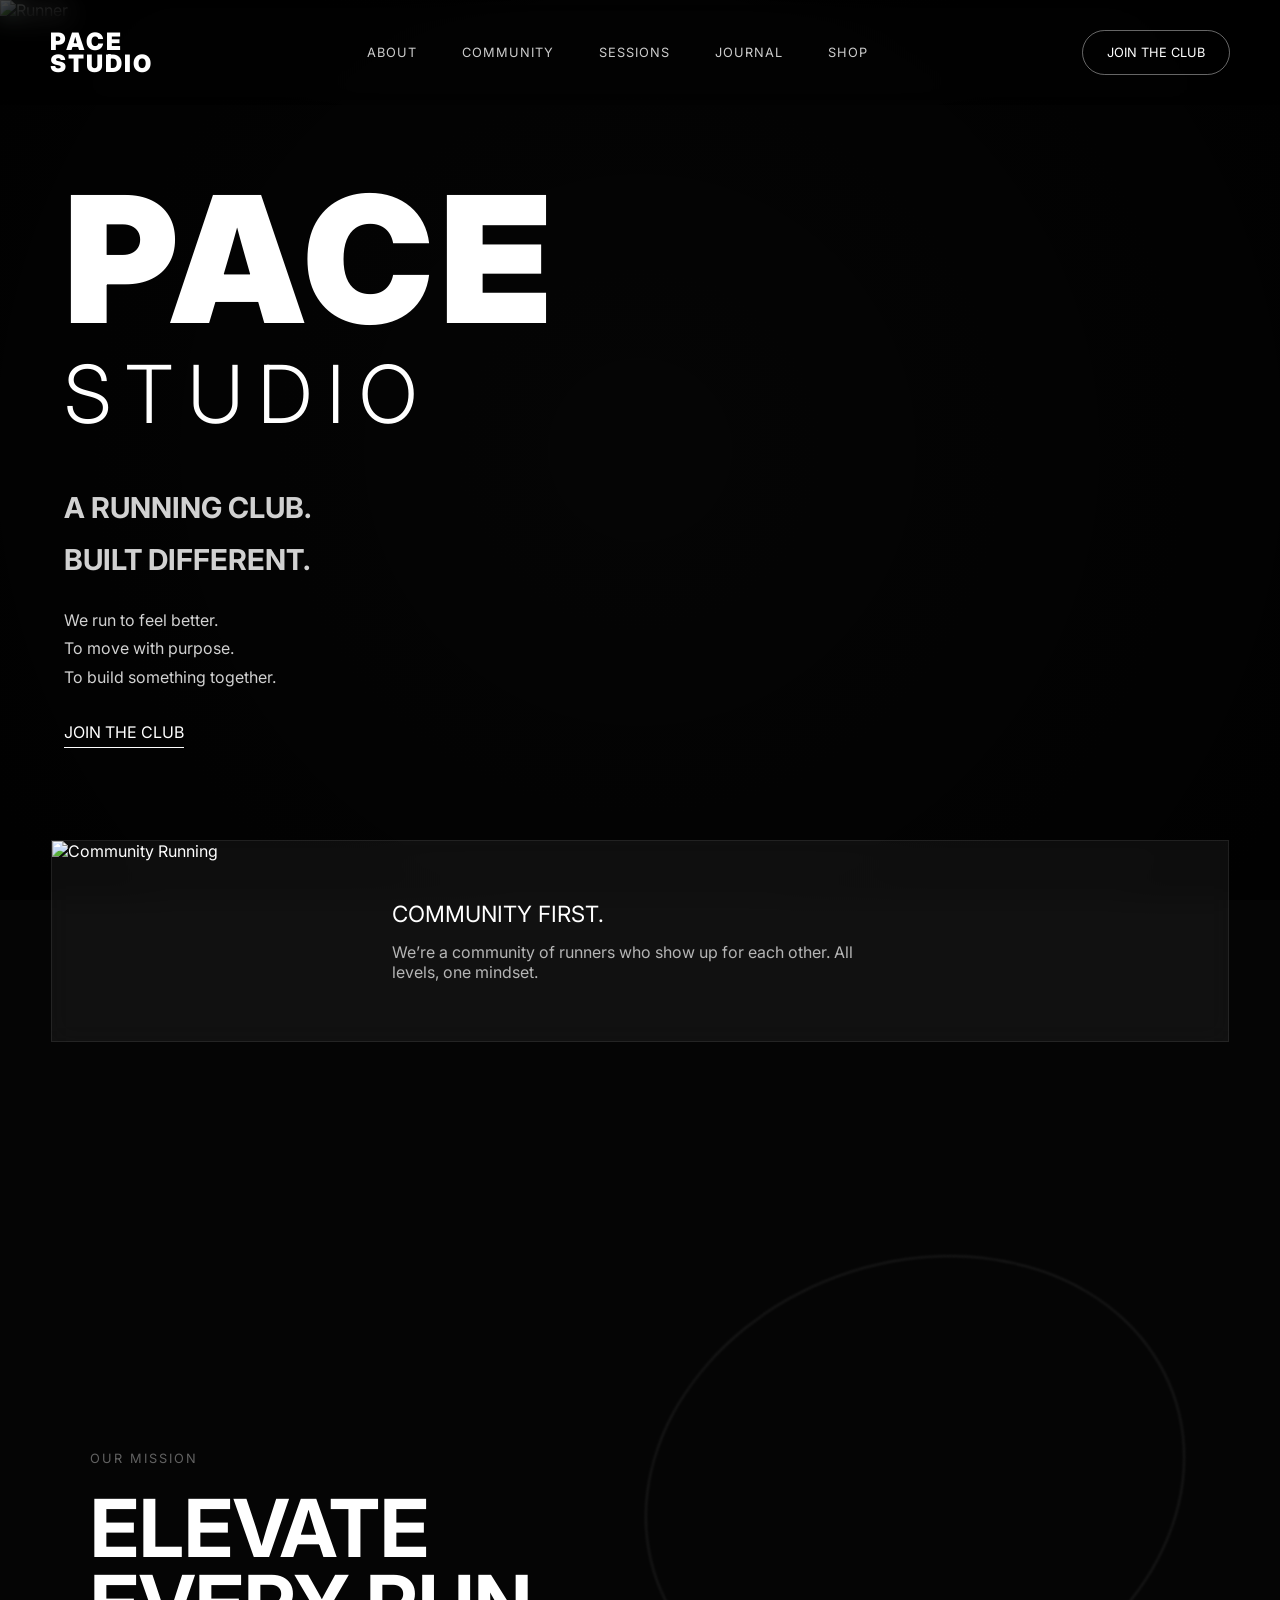
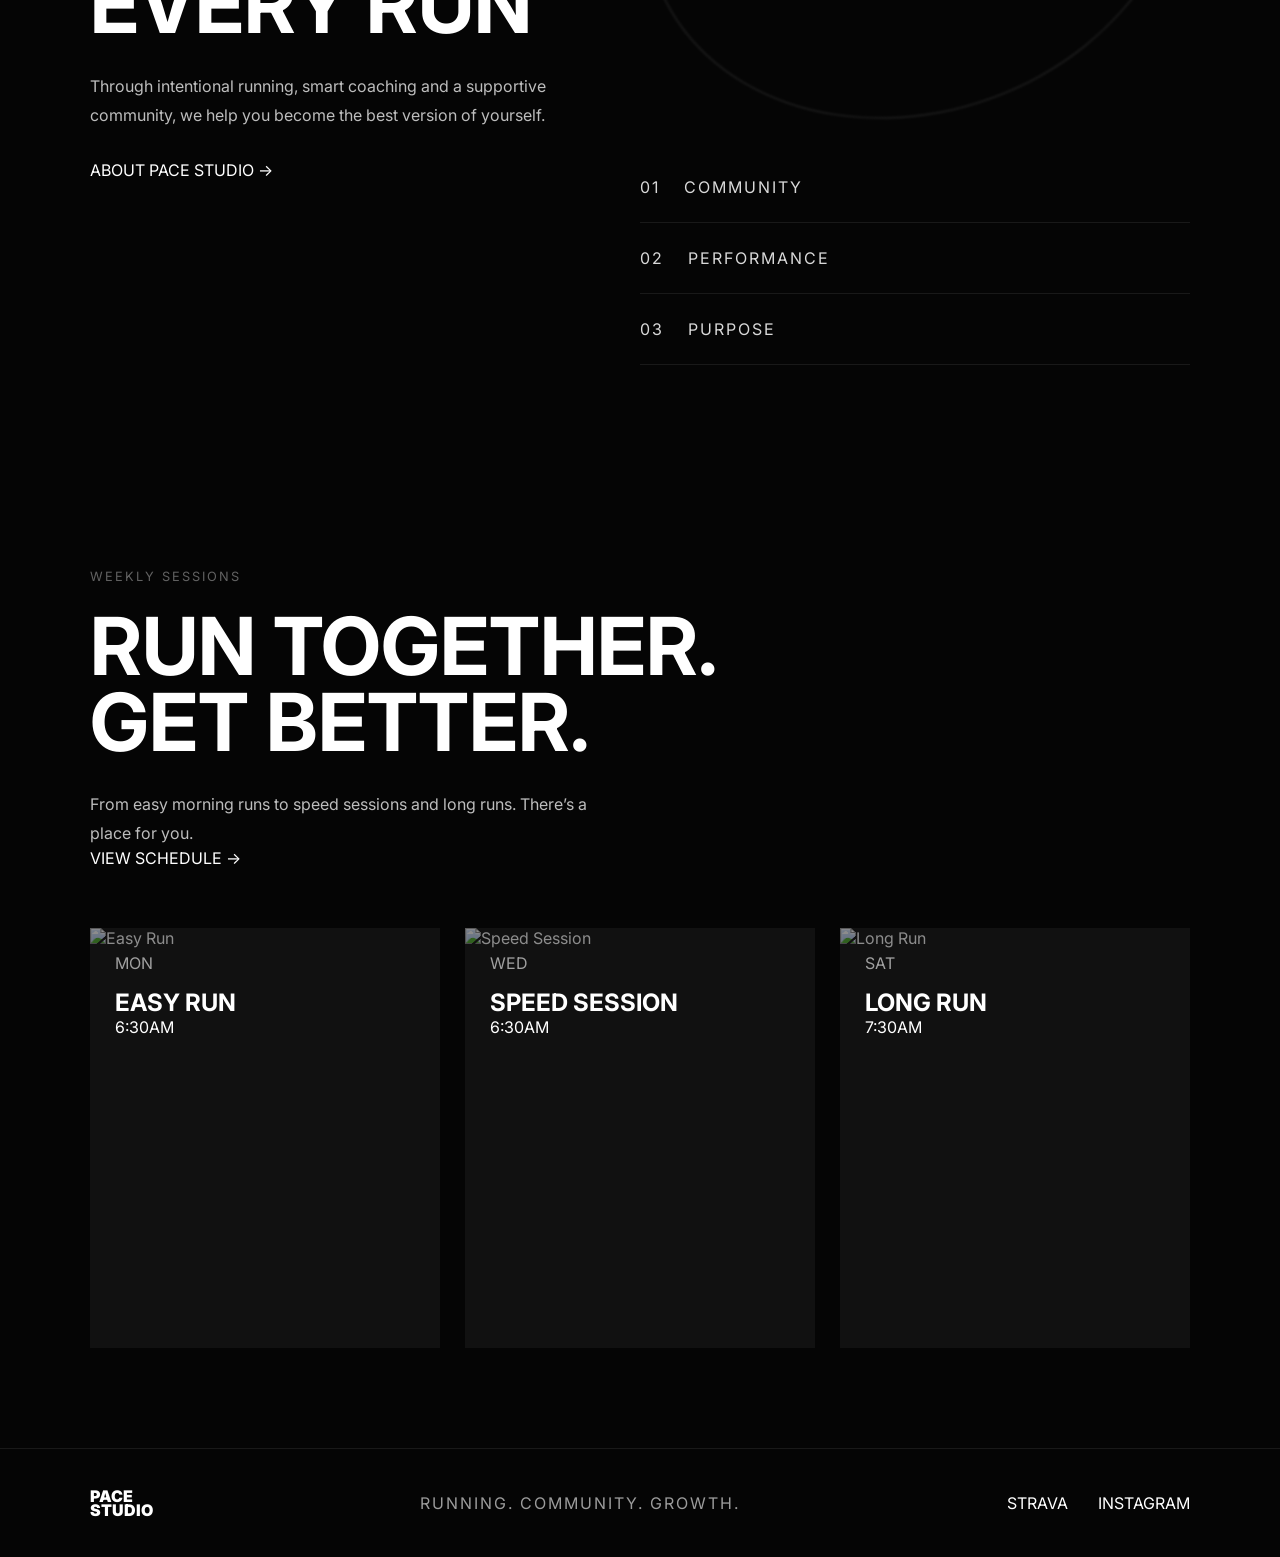
==== index.html @ ba30f8de "Add files via upload" ====
<!DOCTYPE html>
<html lang="en">
<head>
  <meta charset="UTF-8" />
  <meta name="viewport" content="width=device-width, initial-scale=1.0" />
  <title>PACE STUDIO</title>
  <link rel="stylesheet" href="style.css" />
  <script defer src="script.js"></script>
</head>
<body>
  <header class="navbar">
    <div class="logo">PACE<br>STUDIO</div>

    <nav>
      <a href="about.html">ABOUT</a>
      <a href="community.html">COMMUNITY</a>
      <a href="sessions.html">SESSIONS</a>
      <a href="journal.html">JOURNAL</a>
      <a href="shop.html">SHOP</a>
    </nav>

    <a class="join-btn" href="#">JOIN THE CLUB</a>
  </header>

  <section class="hero">
    <div class="overlay"></div>

    <!-- REPLACE THIS IMAGE -->
    <img src="images/hero-runner.jpg" alt="Runner" class="hero-image">

    <div class="hero-content">
      <h1>PACE</h1>
      <h2>STUDIO</h2>

      <div class="hero-text">
        <p class="tagline">A RUNNING CLUB.<br>BUILT DIFFERENT.</p>

        <p>
          We run to feel better.<br>
          To move with purpose.<br>
          To build something together.
        </p>

        <a href="#" class="primary-btn">JOIN THE CLUB</a>
      </div>
    </div>
  </section>

  <section class="feature-card">
    <!-- REPLACE THIS IMAGE -->
    <img src="images/community.jpg" alt="Community Running">

    <div class="feature-info">
      <span>COMMUNITY FIRST.</span>
      <p>
        We’re a community of runners who show up for each other.
        All levels, one mindset.
      </p>
    </div>
  </section>

  <section class="mission">
    <div class="mission-left">
      <p class="small-label">OUR MISSION</p>
      <h3>ELEVATE<br>EVERY RUN</h3>

      <p>
        Through intentional running, smart coaching and a supportive community,
        we help you become the best version of yourself.
      </p>

      <a href="about.html">ABOUT PACE STUDIO →</a>
    </div>

    <div class="mission-right">
      <div class="line-glow"></div>

      <ul>
        <li>01 &nbsp;&nbsp; COMMUNITY</li>
        <li>02 &nbsp;&nbsp; PERFORMANCE</li>
        <li>03 &nbsp;&nbsp; PURPOSE</li>
      </ul>
    </div>
  </section>

  <section class="sessions">
    <div class="sessions-text">
      <p class="small-label">WEEKLY SESSIONS</p>
      <h3>RUN TOGETHER.<br>GET BETTER.</h3>

      <p>
        From easy morning runs to speed sessions and long runs.
        There’s a place for you.
      </p>

      <a href="sessions.html">VIEW SCHEDULE →</a>
    </div>

    <div class="session-grid">
      <div class="session-card">
        <!-- REPLACE THIS IMAGE -->
        <img src="images/easy-run.jpg" alt="Easy Run">
        <div class="session-overlay">
          <span>MON</span>
          <h4>EASY RUN</h4>
          <p>6:30AM</p>
        </div>
      </div>

      <div class="session-card">
        <!-- REPLACE THIS IMAGE -->
        <img src="images/speed-session.jpg" alt="Speed Session">
        <div class="session-overlay">
          <span>WED</span>
          <h4>SPEED SESSION</h4>
          <p>6:30AM</p>
        </div>
      </div>

      <div class="session-card">
        <!-- REPLACE THIS IMAGE -->
        <img src="images/long-run.jpg" alt="Long Run">
        <div class="session-overlay">
          <span>SAT</span>
          <h4>LONG RUN</h4>
          <p>7:30AM</p>
        </div>
      </div>
    </div>
  </section>

  <footer>
    <div class="footer-logo">PACE<br>STUDIO</div>

    <div class="footer-center">
      RUNNING. COMMUNITY. GROWTH.
    </div>

    <div class="footer-links">
      <a href="#">STRAVA</a>
      <a href="#">INSTAGRAM</a>
    </div>
  </footer>
</body>
</html>
---- style.css ----
@import url('https://fonts.googleapis.com/css2?family=Inter:wght@300;400;500;700;900&display=swap');

*{
  margin:0;
  padding:0;
  box-sizing:border-box;
}

body{
  background:#050505;
  color:white;
  font-family:'Inter',sans-serif;
  overflow-x:hidden;
}

a{
  text-decoration:none;
  color:white;
}

.navbar{
  position:fixed;
  width:100%;
  top:0;
  left:0;
  z-index:100;
  display:flex;
  justify-content:space-between;
  align-items:center;
  padding:30px 50px;
  backdrop-filter:blur(12px);
  background:rgba(0,0,0,0.25);
}

.logo{
  font-weight:900;
  line-height:0.9;
  font-size:1.5rem;
  letter-spacing:2px;
}

nav{
  display:flex;
  gap:45px;
}

nav a{
  font-size:0.8rem;
  letter-spacing:1px;
  opacity:0.8;
  transition:0.3s;
}

nav a:hover{
  opacity:1;
}

.join-btn{
  border:1px solid rgba(255,255,255,0.4);
  padding:14px 24px;
  border-radius:999px;
  font-size:0.8rem;
  transition:0.3s;
}

.join-btn:hover{
  background:white;
  color:black;
}

.hero{
  height:100vh;
  position:relative;
  display:flex;
  align-items:center;
  justify-content:center;
}

.hero-image{
  position:absolute;
  width:100%;
  height:100%;
  object-fit:cover;
  filter:brightness(45%);
}

.overlay{
  position:absolute;
  inset:0;
  background:radial-gradient(circle at center, transparent 0%, rgba(0,0,0,0.85) 100%);
}

.hero-content{
  position:relative;
  z-index:2;
  width:90%;
}

.hero h1{
  font-size:11rem;
  font-weight:900;
  letter-spacing:8px;
}

.hero h2{
  font-size:5rem;
  letter-spacing:15px;
  font-weight:300;
  margin-top:-20px;
}

.hero-text{
  margin-top:40px;
  max-width:420px;
}

.tagline{
  font-size:1.8rem;
  margin-bottom:20px;
  font-weight:700;
}

.hero-text p{
  color:#d1d1d1;
  line-height:1.8;
}

.primary-btn{
  display:inline-block;
  margin-top:30px;
  border-bottom:1px solid white;
  padding-bottom:5px;
}

.feature-card{
  width:92%;
  margin:-60px auto 120px;
  background:rgba(255,255,255,0.05);
  backdrop-filter:blur(12px);
  border:1px solid rgba(255,255,255,0.08);
  display:flex;
  overflow:hidden;
}

.feature-card img{
  width:300px;
  height:200px;
  object-fit:cover;
}

.feature-info{
  padding:40px;
  display:flex;
  flex-direction:column;
  justify-content:center;
}

.feature-info span{
  font-size:1.4rem;
  margin-bottom:15px;
}

.feature-info p{
  color:#b5b5b5;
  max-width:500px;
}

.mission{
  min-height:100vh;
  display:grid;
  grid-template-columns:1fr 1fr;
  padding:100px 7%;
  align-items:center;
}

.small-label{
  opacity:0.5;
  letter-spacing:2px;
  font-size:0.8rem;
  margin-bottom:20px;
}

.mission h3,
.sessions h3{
  font-size:5rem;
  line-height:0.95;
  margin-bottom:30px;
}

.mission-left p{
  color:#bdbdbd;
  line-height:1.8;
  max-width:500px;
}

.mission-left a{
  display:inline-block;
  margin-top:30px;
}

.line-glow{
  width:100%;
  height:450px;
  border-radius:50%;
  border:1px solid rgba(255,255,255,0.15);
  filter:blur(1px);
  transform:rotate(-20deg);
}

.mission-right ul{
  margin-top:40px;
  list-style:none;
}

.mission-right li{
  padding:25px 0;
  border-bottom:1px solid rgba(255,255,255,0.08);
  color:#d9d9d9;
  letter-spacing:2px;
}

.sessions{
  padding:100px 7%;
}

.sessions-text{
  margin-bottom:60px;
}

.sessions-text p{
  color:#bdbdbd;
  line-height:1.8;
  max-width:500px;
}

.session-grid{
  display:grid;
  grid-template-columns:repeat(3,1fr);
  gap:25px;
}

.session-card{
  position:relative;
  overflow:hidden;
  min-height:420px;
  background:#111;
}

.session-card img{
  width:100%;
  height:100%;
  object-fit:cover;
  filter:brightness(55%);
  transition:0.6s;
}

.session-card:hover img{
  transform:scale(1.06);
}

.session-overlay{
  position:absolute;
  inset:0;
  padding:25px;
  display:flex;
  flex-direction:column;
  justify-content:flex-start;
}

.session-overlay span{
  opacity:0.6;
}

.session-overlay h4{
  margin-top:15px;
  font-size:1.5rem;
}

footer{
  border-top:1px solid rgba(255,255,255,0.08);
  padding:40px 7%;
  display:flex;
  justify-content:space-between;
  align-items:center;
}

.footer-logo{
  font-weight:900;
  line-height:0.9;
}

.footer-center{
  opacity:0.6;
  letter-spacing:2px;
}

.footer-links{
  display:flex;
  gap:30px;
}

@media(max-width:1000px){
  .hero h1{
    font-size:6rem;
  }

  .hero h2{
    font-size:3rem;
  }

  .mission{
    grid-template-columns:1fr;
    gap:60px;
  }

  .session-grid{
    grid-template-columns:1fr;
  }

  nav{
    display:none;
  }
}
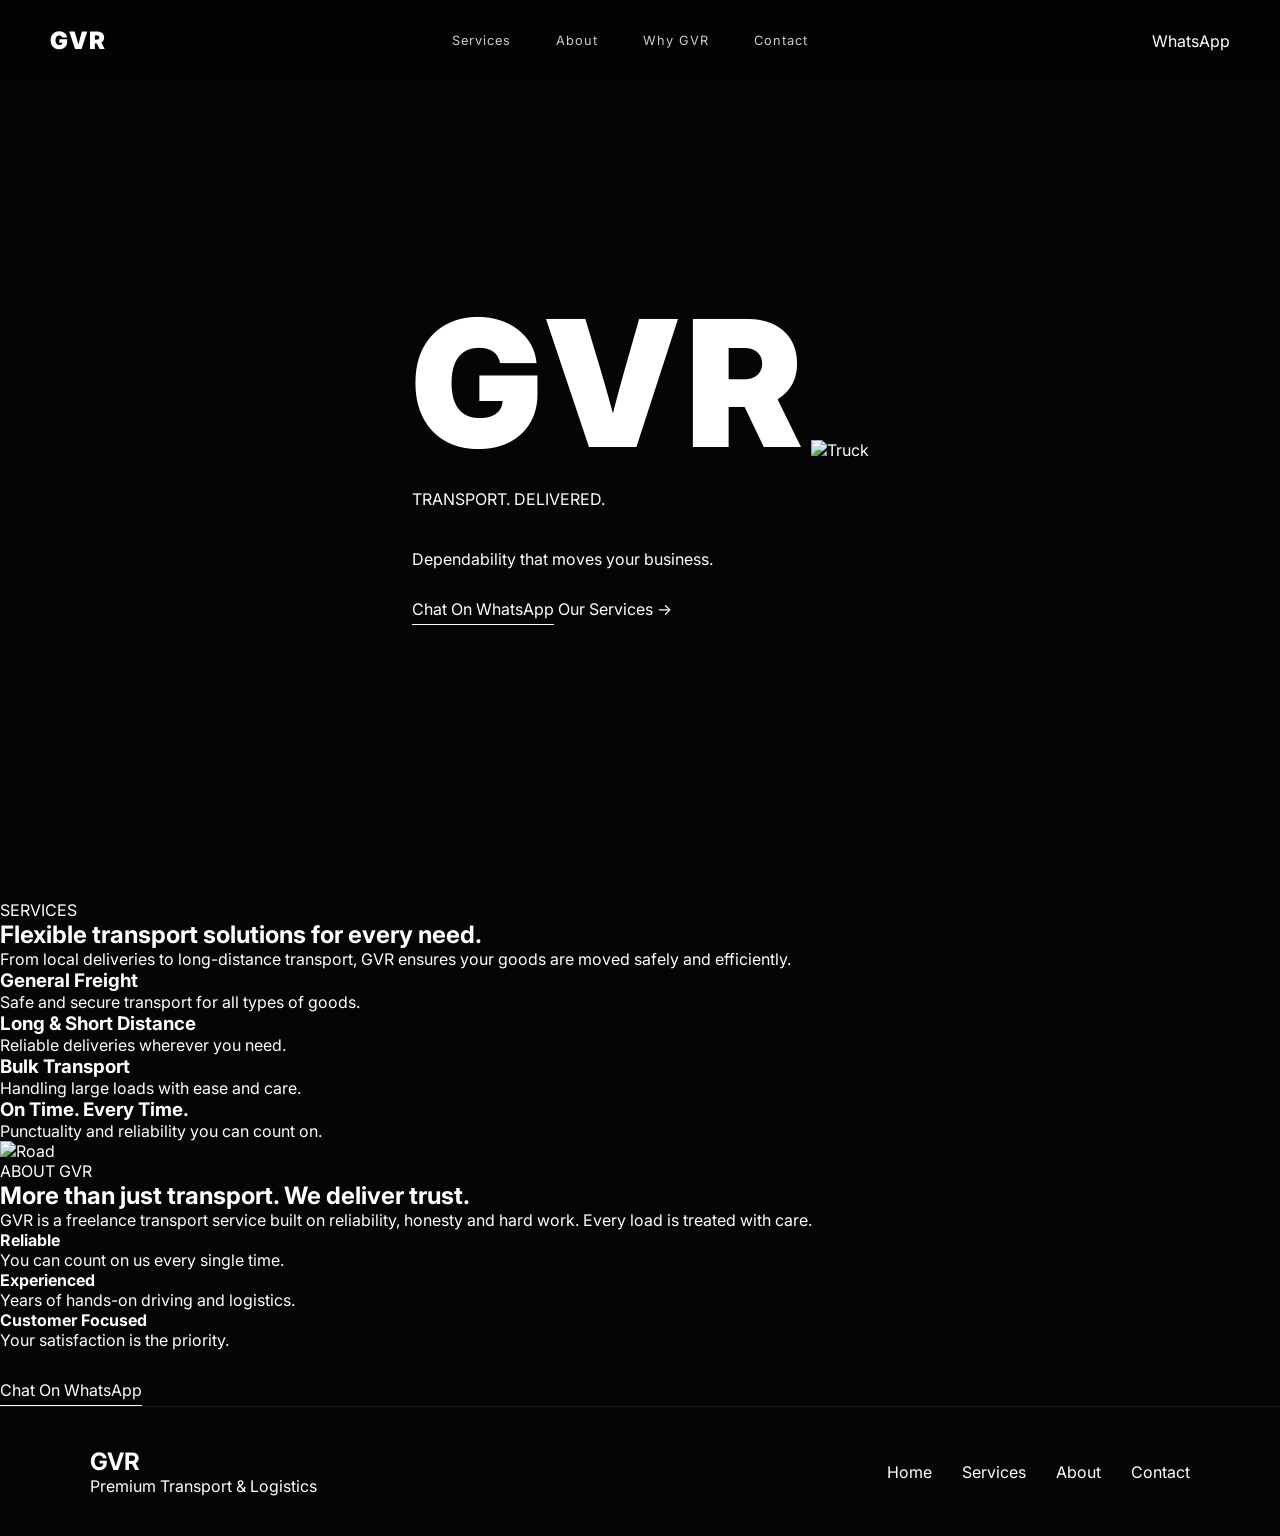
==== commit c03c9604: "Update index.html" ====
--- a/index.html
+++ b/index.html
@@ -3,143 +3,166 @@
 <head>
   <meta charset="UTF-8" />
   <meta name="viewport" content="width=device-width, initial-scale=1.0" />
-  <title>PACE STUDIO</title>
+  <title>GVR — Premium Transport</title>
   <link rel="stylesheet" href="style.css" />
-  <script defer src="script.js"></script>
+  <link rel="preconnect" href="https://fonts.googleapis.com">
+  <link rel="preconnect" href="https://fonts.gstatic.com" crossorigin>
+  <link href="https://fonts.googleapis.com/css2?family=Cormorant+Garamond:wght@400;500;600;700&family=Inter:wght@300;400;500;600&display=swap" rel="stylesheet">
 </head>
 <body>
-  <header class="navbar">
-    <div class="logo">PACE<br>STUDIO</div>
 
-    <nav>
-      <a href="about.html">ABOUT</a>
-      <a href="community.html">COMMUNITY</a>
-      <a href="sessions.html">SESSIONS</a>
-      <a href="journal.html">JOURNAL</a>
-      <a href="shop.html">SHOP</a>
-    </nav>
+<header class="navbar">
+  <div class="logo">GVR</div>
 
-    <a class="join-btn" href="#">JOIN THE CLUB</a>
-  </header>
+  <nav>
+    <a href="index.html">Services</a>
+    <a href="about.html">About</a>
+    <a href="services.html">Why GVR</a>
+    <a href="contact.html">Contact</a>
+  </nav>
 
-  <section class="hero">
-    <div class="overlay"></div>
+  <a class="whatsapp-btn" href="https://wa.me/32000000000">
+    WhatsApp
+  </a>
+</header>
 
-    <!-- REPLACE THIS IMAGE -->
-    <img src="images/hero-runner.jpg" alt="Runner" class="hero-image">
+<section class="hero">
+  <div class="hero-left">
+    <h1>GVR</h1>
 
-    <div class="hero-content">
-      <h1>PACE</h1>
-      <h2>STUDIO</h2>
+    <div class="line"></div>
 
-      <div class="hero-text">
-        <p class="tagline">A RUNNING CLUB.<br>BUILT DIFFERENT.</p>
+    <p class="hero-subtitle">
+      TRANSPORT. DELIVERED.
+    </p>
 
-        <p>
-          We run to feel better.<br>
-          To move with purpose.<br>
-          To build something together.
-        </p>
+    <p class="hero-text">
+      Dependability that moves your business.
+    </p>
 
-        <a href="#" class="primary-btn">JOIN THE CLUB</a>
+    <div class="hero-buttons">
+      <a class="primary-btn" href="https://wa.me/32000000000">
+        Chat On WhatsApp
+      </a>
+
+      <a class="secondary-btn" href="services.html">
+        Our Services →
+      </a>
+    </div>
+  </div>
+
+  <div class="hero-right">
+    <div class="hero-shape">
+      <img src="images/hero-truck.jpg" alt="Truck" />
+    </div>
+  </div>
+</section>
+
+<section class="services-section">
+  <div class="services-header">
+    <div>
+      <span class="section-label">SERVICES</span>
+      <h2>
+        Flexible transport
+        solutions for every need.
+      </h2>
+    </div>
+
+    <p>
+      From local deliveries to long-distance transport,
+      GVR ensures your goods are moved safely and efficiently.
+    </p>
+  </div>
+
+  <div class="service-grid">
+
+    <div class="service-card">
+      <h3>General Freight</h3>
+      <p>
+        Safe and secure transport for all types of goods.
+      </p>
+    </div>
+
+    <div class="service-card">
+      <h3>Long & Short Distance</h3>
+      <p>
+        Reliable deliveries wherever you need.
+      </p>
+    </div>
+
+    <div class="service-card">
+      <h3>Bulk Transport</h3>
+      <p>
+        Handling large loads with ease and care.
+      </p>
+    </div>
+
+    <div class="service-card">
+      <h3>On Time. Every Time.</h3>
+      <p>
+        Punctuality and reliability you can count on.
+      </p>
+    </div>
+
+  </div>
+</section>
+
+<section class="about-preview">
+
+  <div class="about-image">
+    <img src="images/road-image.jpg" alt="Road" />
+  </div>
+
+  <div class="about-content">
+    <span class="section-label">ABOUT GVR</span>
+
+    <h2>
+      More than just transport.
+      We deliver trust.
+    </h2>
+
+    <p>
+      GVR is a freelance transport service built on reliability,
+      honesty and hard work. Every load is treated with care.
+    </p>
+
+    <div class="stats-row">
+      <div>
+        <h4>Reliable</h4>
+        <p>You can count on us every single time.</p>
+      </div>
+
+      <div>
+        <h4>Experienced</h4>
+        <p>Years of hands-on driving and logistics.</p>
+      </div>
+
+      <div>
+        <h4>Customer Focused</h4>
+        <p>Your satisfaction is the priority.</p>
       </div>
     </div>
-  </section>
 
-  <section class="feature-card">
-    <!-- REPLACE THIS IMAGE -->
-    <img src="images/community.jpg" alt="Community Running">
+    <a class="primary-btn" href="contact.html">
+      Chat On WhatsApp
+    </a>
+  </div>
+</section>
 
-    <div class="feature-info">
-      <span>COMMUNITY FIRST.</span>
-      <p>
-        We’re a community of runners who show up for each other.
-        All levels, one mindset.
-      </p>
-    </div>
-  </section>
+<footer>
+  <div>
+    <h2>GVR</h2>
+    <p>Premium Transport & Logistics</p>
+  </div>
 
-  <section class="mission">
-    <div class="mission-left">
-      <p class="small-label">OUR MISSION</p>
-      <h3>ELEVATE<br>EVERY RUN</h3>
+  <div class="footer-links">
+    <a href="index.html">Home</a>
+    <a href="services.html">Services</a>
+    <a href="about.html">About</a>
+    <a href="contact.html">Contact</a>
+  </div>
+</footer>
 
-      <p>
-        Through intentional running, smart coaching and a supportive community,
-        we help you become the best version of yourself.
-      </p>
-
-      <a href="about.html">ABOUT PACE STUDIO →</a>
-    </div>
-
-    <div class="mission-right">
-      <div class="line-glow"></div>
-
-      <ul>
-        <li>01 &nbsp;&nbsp; COMMUNITY</li>
-        <li>02 &nbsp;&nbsp; PERFORMANCE</li>
-        <li>03 &nbsp;&nbsp; PURPOSE</li>
-      </ul>
-    </div>
-  </section>
-
-  <section class="sessions">
-    <div class="sessions-text">
-      <p class="small-label">WEEKLY SESSIONS</p>
-      <h3>RUN TOGETHER.<br>GET BETTER.</h3>
-
-      <p>
-        From easy morning runs to speed sessions and long runs.
-        There’s a place for you.
-      </p>
-
-      <a href="sessions.html">VIEW SCHEDULE →</a>
-    </div>
-
-    <div class="session-grid">
-      <div class="session-card">
-        <!-- REPLACE THIS IMAGE -->
-        <img src="images/easy-run.jpg" alt="Easy Run">
-        <div class="session-overlay">
-          <span>MON</span>
-          <h4>EASY RUN</h4>
-          <p>6:30AM</p>
-        </div>
-      </div>
-
-      <div class="session-card">
-        <!-- REPLACE THIS IMAGE -->
-        <img src="images/speed-session.jpg" alt="Speed Session">
-        <div class="session-overlay">
-          <span>WED</span>
-          <h4>SPEED SESSION</h4>
-          <p>6:30AM</p>
-        </div>
-      </div>
-
-      <div class="session-card">
-        <!-- REPLACE THIS IMAGE -->
-        <img src="images/long-run.jpg" alt="Long Run">
-        <div class="session-overlay">
-          <span>SAT</span>
-          <h4>LONG RUN</h4>
-          <p>7:30AM</p>
-        </div>
-      </div>
-    </div>
-  </section>
-
-  <footer>
-    <div class="footer-logo">PACE<br>STUDIO</div>
-
-    <div class="footer-center">
-      RUNNING. COMMUNITY. GROWTH.
-    </div>
-
-    <div class="footer-links">
-      <a href="#">STRAVA</a>
-      <a href="#">INSTAGRAM</a>
-    </div>
-  </footer>
+<script src="script.js"></script>
 </body>
 </html>
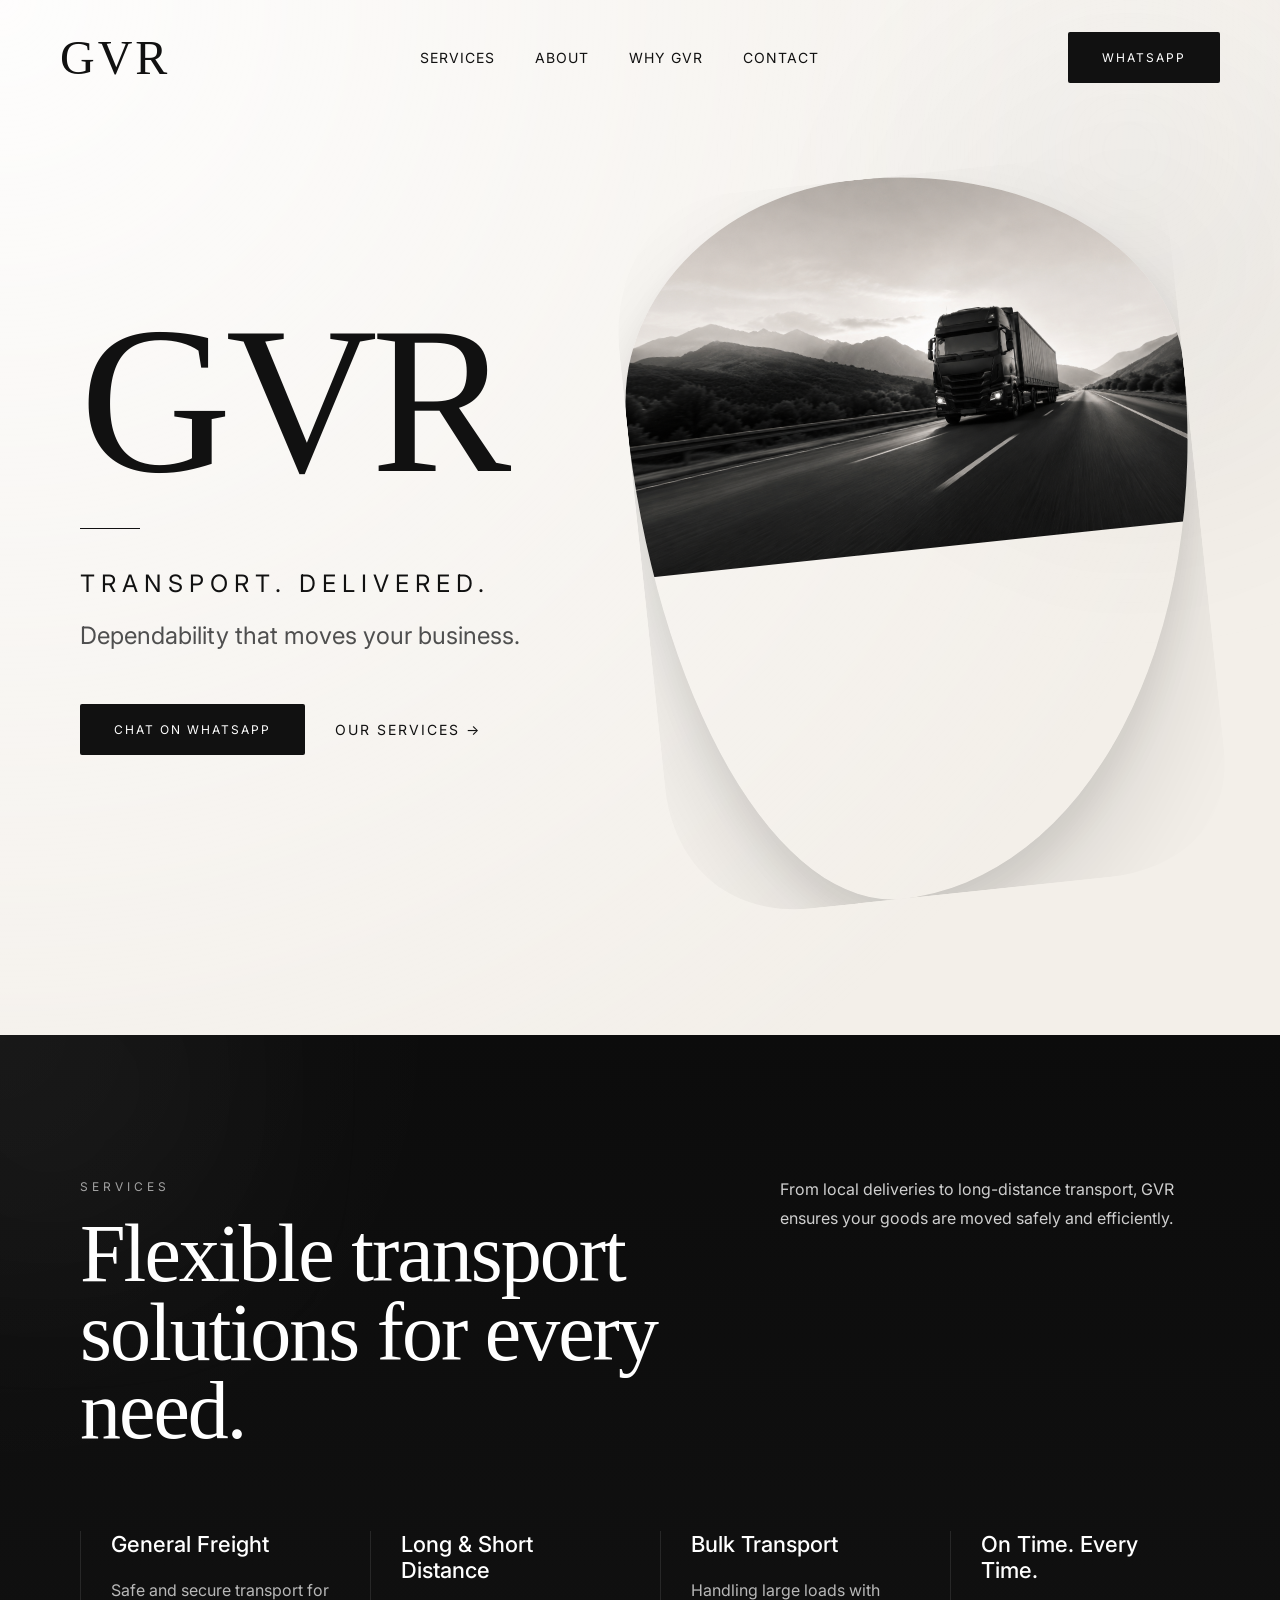
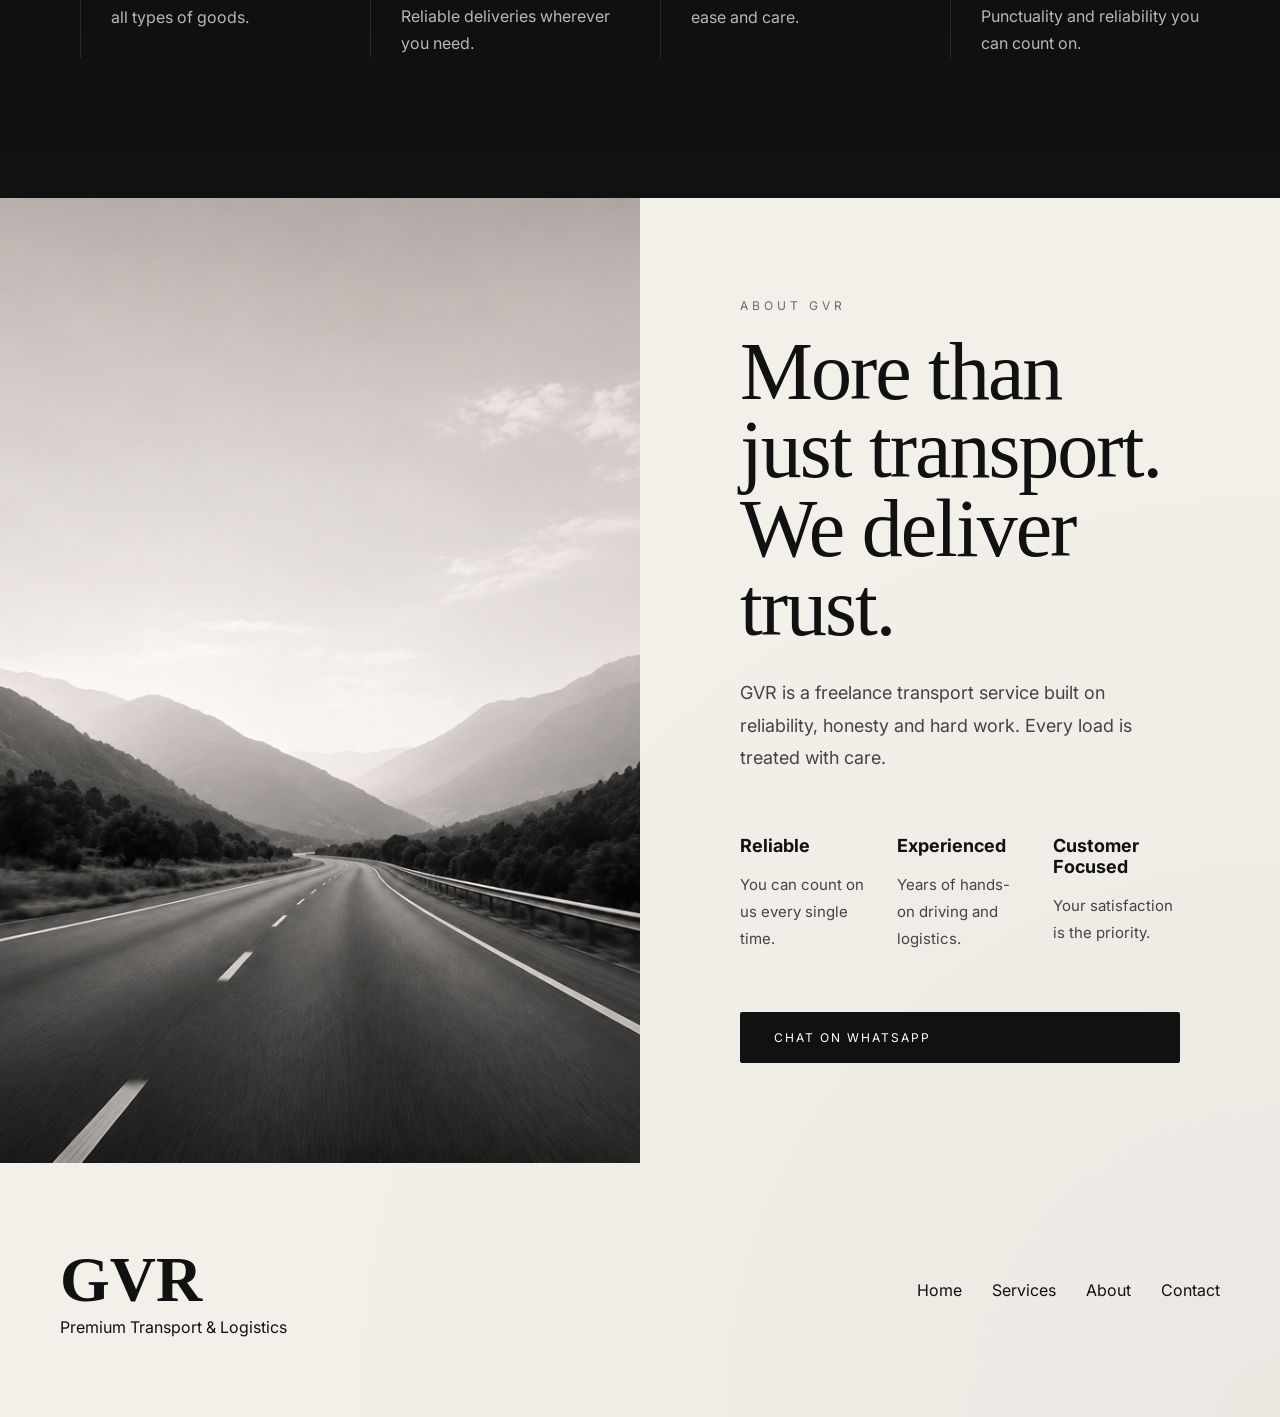
==== commit e913fbc2: "Update index.html" ====
--- a/index.html
+++ b/index.html
@@ -11,6 +11,8 @@
 </head>
 <body>
 
+  <div class="ambient-light"></div>
+  
 <header class="navbar">
   <div class="logo">GVR</div>
 
--- a/style.css
+++ b/style.css
@@ -1,323 +1,489 @@
-@import url('https://fonts.googleapis.com/css2?family=Inter:wght@300;400;500;700;900&display=swap');
-
-*{
-  margin:0;
-  padding:0;
-  box-sizing:border-box;
-}
-
-body{
-  background:#050505;
-  color:white;
-  font-family:'Inter',sans-serif;
-  overflow-x:hidden;
-}
-
-a{
-  text-decoration:none;
-  color:white;
-}
-
-.navbar{
-  position:fixed;
-  width:100%;
-  top:0;
-  left:0;
-  z-index:100;
-  display:flex;
-  justify-content:space-between;
-  align-items:center;
-  padding:30px 50px;
-  backdrop-filter:blur(12px);
-  background:rgba(0,0,0,0.25);
-}
-
-.logo{
-  font-weight:900;
-  line-height:0.9;
-  font-size:1.5rem;
-  letter-spacing:2px;
-}
-
-nav{
-  display:flex;
-  gap:45px;
-}
-
-nav a{
-  font-size:0.8rem;
-  letter-spacing:1px;
-  opacity:0.8;
-  transition:0.3s;
-}
-
-nav a:hover{
-  opacity:1;
-}
-
-.join-btn{
-  border:1px solid rgba(255,255,255,0.4);
-  padding:14px 24px;
-  border-radius:999px;
-  font-size:0.8rem;
-  transition:0.3s;
-}
-
-.join-btn:hover{
-  background:white;
-  color:black;
-}
-
-.hero{
-  height:100vh;
-  position:relative;
-  display:flex;
-  align-items:center;
-  justify-content:center;
-}
-
-.hero-image{
-  position:absolute;
-  width:100%;
-  height:100%;
-  object-fit:cover;
-  filter:brightness(45%);
-}
-
-.overlay{
-  position:absolute;
-  inset:0;
-  background:radial-gradient(circle at center, transparent 0%, rgba(0,0,0,0.85) 100%);
-}
-
-.hero-content{
-  position:relative;
-  z-index:2;
-  width:90%;
-}
-
-.hero h1{
-  font-size:11rem;
-  font-weight:900;
-  letter-spacing:8px;
-}
-
-.hero h2{
-  font-size:5rem;
-  letter-spacing:15px;
-  font-weight:300;
-  margin-top:-20px;
-}
-
-.hero-text{
-  margin-top:40px;
-  max-width:420px;
-}
-
-.tagline{
-  font-size:1.8rem;
-  margin-bottom:20px;
-  font-weight:700;
-}
-
-.hero-text p{
-  color:#d1d1d1;
-  line-height:1.8;
-}
-
-.primary-btn{
-  display:inline-block;
-  margin-top:30px;
-  border-bottom:1px solid white;
-  padding-bottom:5px;
-}
-
-.feature-card{
-  width:92%;
-  margin:-60px auto 120px;
-  background:rgba(255,255,255,0.05);
-  backdrop-filter:blur(12px);
-  border:1px solid rgba(255,255,255,0.08);
-  display:flex;
-  overflow:hidden;
-}
-
-.feature-card img{
-  width:300px;
-  height:200px;
-  object-fit:cover;
-}
-
-.feature-info{
-  padding:40px;
-  display:flex;
-  flex-direction:column;
-  justify-content:center;
-}
-
-.feature-info span{
-  font-size:1.4rem;
-  margin-bottom:15px;
-}
-
-.feature-info p{
-  color:#b5b5b5;
-  max-width:500px;
-}
-
-.mission{
-  min-height:100vh;
-  display:grid;
-  grid-template-columns:1fr 1fr;
-  padding:100px 7%;
-  align-items:center;
-}
-
-.small-label{
-  opacity:0.5;
-  letter-spacing:2px;
-  font-size:0.8rem;
-  margin-bottom:20px;
-}
-
-.mission h3,
-.sessions h3{
-  font-size:5rem;
-  line-height:0.95;
-  margin-bottom:30px;
-}
-
-.mission-left p{
-  color:#bdbdbd;
-  line-height:1.8;
-  max-width:500px;
-}
-
-.mission-left a{
-  display:inline-block;
-  margin-top:30px;
-}
-
-.line-glow{
-  width:100%;
-  height:450px;
-  border-radius:50%;
-  border:1px solid rgba(255,255,255,0.15);
-  filter:blur(1px);
-  transform:rotate(-20deg);
-}
-
-.mission-right ul{
-  margin-top:40px;
-  list-style:none;
-}
-
-.mission-right li{
-  padding:25px 0;
-  border-bottom:1px solid rgba(255,255,255,0.08);
-  color:#d9d9d9;
-  letter-spacing:2px;
-}
-
-.sessions{
-  padding:100px 7%;
-}
-
-.sessions-text{
-  margin-bottom:60px;
-}
-
-.sessions-text p{
-  color:#bdbdbd;
-  line-height:1.8;
-  max-width:500px;
-}
-
-.session-grid{
-  display:grid;
-  grid-template-columns:repeat(3,1fr);
-  gap:25px;
-}
-
-.session-card{
-  position:relative;
-  overflow:hidden;
-  min-height:420px;
-  background:#111;
-}
-
-.session-card img{
-  width:100%;
-  height:100%;
-  object-fit:cover;
-  filter:brightness(55%);
-  transition:0.6s;
-}
-
-.session-card:hover img{
-  transform:scale(1.06);
-}
-
-.session-overlay{
-  position:absolute;
-  inset:0;
-  padding:25px;
-  display:flex;
-  flex-direction:column;
-  justify-content:flex-start;
-}
-
-.session-overlay span{
-  opacity:0.6;
-}
-
-.session-overlay h4{
-  margin-top:15px;
-  font-size:1.5rem;
-}
-
-footer{
-  border-top:1px solid rgba(255,255,255,0.08);
-  padding:40px 7%;
-  display:flex;
-  justify-content:space-between;
-  align-items:center;
-}
-
-.footer-logo{
-  font-weight:900;
-  line-height:0.9;
-}
-
-.footer-center{
-  opacity:0.6;
-  letter-spacing:2px;
-}
-
-.footer-links{
-  display:flex;
-  gap:30px;
-}
-
-@media(max-width:1000px){
-  .hero h1{
-    font-size:6rem;
-  }
-
-  .hero h2{
-    font-size:3rem;
-  }
-
-  .mission{
-    grid-template-columns:1fr;
-    gap:60px;
-  }
-
-  .session-grid{
-    grid-template-columns:1fr;
-  }
-
-  nav{
-    display:none;
-  }
-}
+* {
+  margin: 0;
+  padding: 0;
+  box-sizing: border-box;
+}
+
+body {
+  background:
+    radial-gradient(circle at top left, rgba(255,255,255,0.9), transparent 40%),
+    radial-gradient(circle at bottom right, rgba(0,0,0,0.03), transparent 30%),
+    #f3efe9;
+
+  color: #111111;
+  font-family: 'Inter', sans-serif;
+  overflow-x: hidden;
+  position: relative;
+}
+
+/* subtle luxury grain */
+body::before {
+  content: "";
+  position: fixed;
+  inset: 0;
+  background-image:
+    url("https://www.transparenttextures.com/patterns/noise.png");
+  opacity: 0.025;
+  pointer-events: none;
+  z-index: 9999;
+}
+
+img {
+  width: 100%;
+  display: block;
+}
+
+.navbar {
+  display: flex;
+  justify-content: space-between;
+  align-items: center;
+  padding: 30px 60px;
+}
+
+.logo {
+  font-size: 48px;
+  font-family: 'Cormorant Garamond', serif;
+  letter-spacing: 3px;
+}
+
+nav {
+  display: flex;
+  gap: 40px;
+}
+
+nav a {
+  text-decoration: none;
+  color: #111;
+  font-size: 14px;
+  text-transform: uppercase;
+  letter-spacing: 1px;
+}
+
+.whatsapp-btn,
+.primary-btn {
+  background: #111;
+  color: white;
+  text-decoration: none;
+  padding: 18px 34px;
+  border-radius: 2px;
+  font-size: 12px;
+  letter-spacing: 2px;
+  text-transform: uppercase;
+  transition: all 0.4s ease;
+  position: relative;
+  overflow: hidden;
+}
+
+.primary-btn::before {
+  content: "";
+  position: absolute;
+  inset: 0;
+  background:
+    linear-gradient(
+      120deg,
+      transparent,
+      rgba(255,255,255,0.08),
+      transparent
+    );
+
+  transform: translateX(-100%);
+  transition: 0.8s;
+}
+
+.primary-btn:hover::before {
+  transform: translateX(100%);
+}
+
+.whatsapp-btn:hover,
+.primary-btn:hover {
+  opacity: 0.85;
+}
+
+.hero {
+  display: grid;
+  grid-template-columns: 1fr 1fr;
+  align-items: center;
+  padding: 60px 80px 140px;
+  min-height: 100vh;
+  position: relative;
+}
+
+.hero::before {
+  content: "";
+  position: absolute;
+  right: -200px;
+  top: -200px;
+  width: 700px;
+  height: 700px;
+  background: radial-gradient(circle, rgba(0,0,0,0.05), transparent 70%);
+  z-index: -1;
+  filter: blur(40px);
+}
+
+.hero-left h1 {
+  font-size: 210px;
+  font-family: 'Cormorant Garamond', serif;
+  font-weight: 500;
+  line-height: 0.82;
+  letter-spacing: -6px;
+  color: #111;
+  text-rendering: geometricPrecision;
+}
+
+.line {
+  width: 60px;
+  height: 1px;
+  background: #111;
+  margin: 40px 0;
+}
+
+.hero-subtitle {
+  font-size: 24px;
+  letter-spacing: 6px;
+  margin-bottom: 20px;
+}
+
+.hero-text {
+  font-size: 24px;
+  color: #4f4f4f;
+  max-width: 500px;
+  line-height: 1.5;
+}
+
+.hero-buttons {
+  display: flex;
+  align-items: center;
+  gap: 30px;
+  margin-top: 50px;
+}
+
+.secondary-btn {
+  text-decoration: none;
+  color: #111;
+  letter-spacing: 2px;
+  text-transform: uppercase;
+  font-size: 14px;
+}
+
+.hero-right {
+  display: flex;
+  justify-content: center;
+  position: relative;
+}
+
+.hero-shape {
+  width: 520px;
+  height: 650px;
+  overflow: hidden;
+  border-radius: 45% 55% 60% 40% / 30% 30% 70% 70%;
+}
+
+.hero-shape {
+  width: 560px;
+  height: 720px;
+  overflow: hidden;
+  position: relative;
+
+  clip-path: path(
+    "M128 0C232 0 351 0 462 0C529 0 560 31 560 99V603C560 679 507 720 430 720H134C52 720 0 665 0 583V151C0 67 49 0 128 0Z"
+  );
+
+  box-shadow:
+    0 60px 120px rgba(0,0,0,0.12),
+    0 20px 40px rgba(0,0,0,0.08);
+
+  transform: rotate(-6deg);
+}
+
+.services-section {
+  background:
+    radial-gradient(circle at top left, rgba(255,255,255,0.03), transparent 30%),
+    linear-gradient(to bottom, #0c0c0c, #111111);
+
+  color: white;
+  padding: 140px 80px;
+  position: relative;
+  overflow: hidden;
+}
+
+.services-section::before {
+  content: "";
+  position: absolute;
+  top: -200px;
+  left: -200px;
+  width: 500px;
+  height: 500px;
+
+  background:
+    radial-gradient(circle, rgba(255,255,255,0.03), transparent);
+
+  filter: blur(60px);
+}
+
+.services-header {
+  display: flex;
+  justify-content: space-between;
+  gap: 80px;
+  margin-bottom: 80px;
+}
+
+.section-label {
+  font-size: 12px;
+  letter-spacing: 4px;
+  opacity: 0.6;
+}
+
+.services-header h2,
+.about-content h2 {
+  font-family: 'Cormorant Garamond', serif;
+  font-size: 82px;
+  line-height: 0.96;
+  margin-top: 20px;
+  max-width: 700px;
+  font-weight: 500;
+  letter-spacing: -2px;
+}
+
+.services-header p {
+  max-width: 420px;
+  line-height: 1.8;
+  opacity: 0.8;
+}
+
+.service-grid {
+  display: grid;
+  grid-template-columns: repeat(4, 1fr);
+  gap: 40px;
+}
+
+.service-card {
+  border-left: 1px solid rgba(255,255,255,0.1);
+  padding-left: 30px;
+}
+
+.service-card h3 {
+  margin-bottom: 20px;
+  font-size: 22px;
+  font-weight: 500;
+}
+
+.service-card p {
+  opacity: 0.7;
+  line-height: 1.7;
+}
+
+.about-preview {
+  display: grid;
+  grid-template-columns: 1fr 1fr;
+  min-height: 800px;
+}
+
+.about-image {
+  overflow: hidden;
+}
+
+.about-image img {
+  height: 100%;
+  object-fit: cover;
+}
+
+.about-content {
+  padding: 100px;
+  display: flex;
+  flex-direction: column;
+  justify-content: center;
+}
+
+.about-content p {
+  margin-top: 30px;
+  font-size: 18px;
+  line-height: 1.8;
+  color: #444;
+}
+
+.stats-row {
+  display: grid;
+  grid-template-columns: repeat(3,1fr);
+  gap: 30px;
+  margin: 60px 0;
+}
+
+.stats-row h4 {
+  margin-bottom: 15px;
+  font-size: 18px;
+}
+
+.stats-row p {
+  margin: 0;
+  font-size: 15px;
+}
+
+footer {
+  padding: 80px 60px;
+  display: flex;
+  justify-content: space-between;
+  align-items: center;
+}
+
+footer h2 {
+  font-family: 'Cormorant Garamond', serif;
+  font-size: 64px;
+}
+
+.footer-links {
+  display: flex;
+  gap: 30px;
+}
+
+.footer-links a {
+  text-decoration: none;
+  color: #111;
+}
+
+@media(max-width: 1100px) {
+
+  .hero,
+  .about-preview,
+  .services-header {
+    grid-template-columns: 1fr;
+    display: grid;
+  }
+
+  .service-grid {
+    grid-template-columns: repeat(2,1fr);
+  }
+
+  .hero-left h1 {
+    font-size: 120px;
+  }
+
+  .services-header h2,
+  .about-content h2 {
+    font-size: 54px;
+  }
+}
+
+@media(max-width: 768px) {
+
+  .navbar,
+  .hero,
+  .services-section,
+  footer {
+    padding-left: 25px;
+    padding-right: 25px;
+  }
+
+  nav {
+    display: none;
+  }
+
+  .hero-left h1 {
+    font-size: 92px;
+  }
+
+  .hero-subtitle {
+    font-size: 18px;
+  }
+
+  .hero-text {
+    font-size: 18px;
+  }
+
+  .hero-shape img {
+  width: 100%;
+  height: 100%;
+  object-fit: cover;
+
+  filter:
+    contrast(1.05)
+    brightness(0.92)
+    saturate(0.85);
+
+  transform: scale(1.05);
+}
+
+/* cinematic overlay */
+.hero-shape::after {
+  content: "";
+  position: absolute;
+  inset: 0;
+
+  background:
+    linear-gradient(
+      to bottom,
+      rgba(255,255,255,0.05),
+      rgba(0,0,0,0.2)
+    );
+
+  pointer-events: none;
+}
+
+  .service-grid,
+  .stats-row {
+    grid-template-columns: 1fr;
+  }
+
+  .about-content {
+    padding: 60px 25px;
+  }
+
+  .services-header h2,
+  .about-content h2 {
+    font-size: 42px;
+  }
+
+  footer {
+    flex-direction: column;
+    gap: 40px;
+    align-items: flex-start;
+  }
+}
+
+.hidden {
+  opacity: 0;
+  transform: translateY(40px);
+  transition: all 1s ease;
+}
+
+.show {
+  opacity: 1;
+  transform: translateY(0);
+}
+
+.hero-left,
+.hero-right,
+.service-card,
+.about-content {
+  animation: fadeLuxury 1.4s ease forwards;
+}
+
+@keyframes fadeLuxury {
+  from {
+    opacity: 0;
+    transform: translateY(40px);
+  }
+
+  to {
+    opacity: 1;
+    transform: translateY(0);
+  }
+}
+
+.ambient-light {
+  position: fixed;
+  top: -200px;
+  right: -200px;
+
+  width: 700px;
+  height: 700px;
+
+  background:
+    radial-gradient(circle,
+    rgba(255,255,255,0.45),
+    transparent 70%);
+
+  filter: blur(100px);
+
+  pointer-events: none;
+  z-index: -1;
+}
